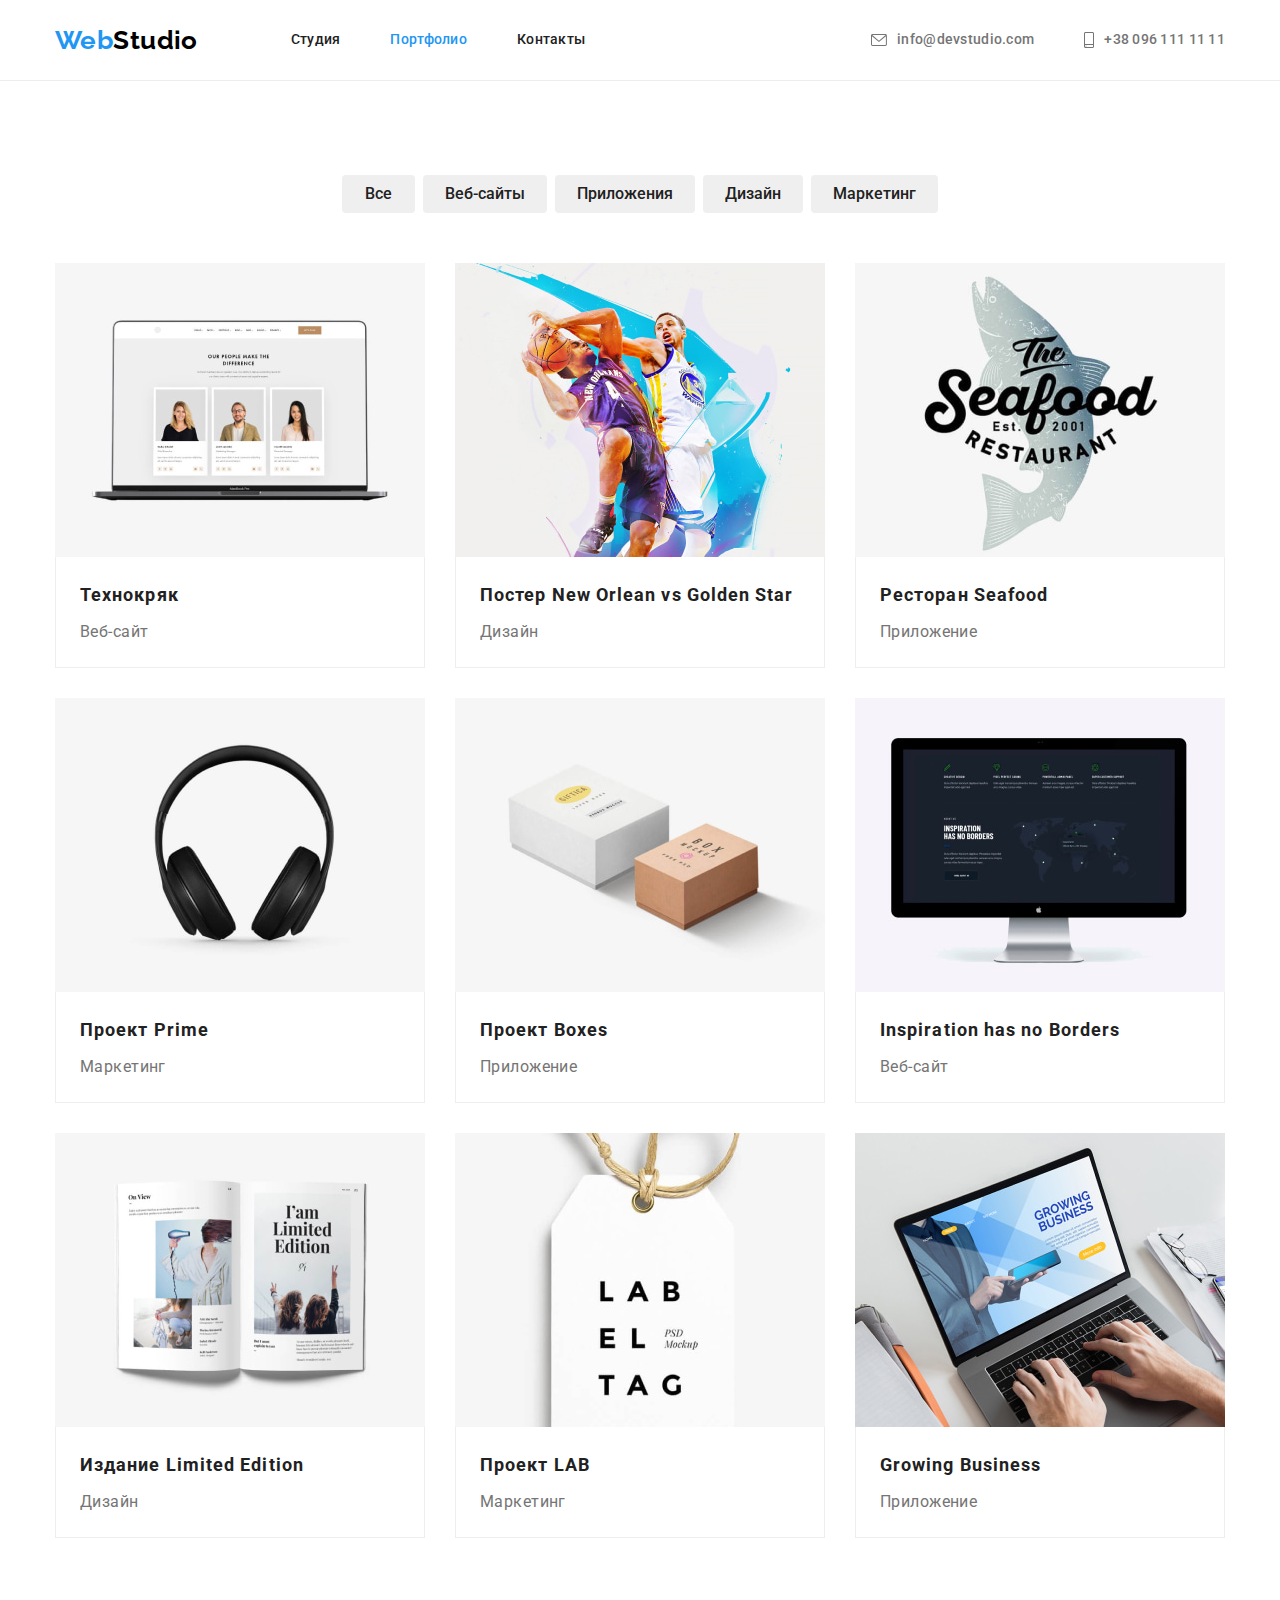
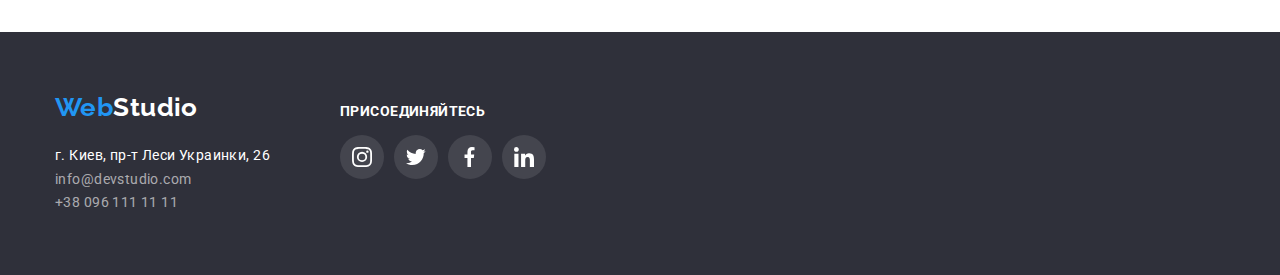
==== portfolio.html @ 9d1e3dab "Initial commit" ====
<!DOCTYPE html>
<html lang="en">
  <head>
    <meta charset="UTF-8" />
    <meta http-equiv="X-UA-Compatible" content="IE=edge" />
    <meta name="viewport" content="width=device-width, initial-scale=1.0" />

    <title>Web Studio</title>
    <!-- шрифт, нормализация, css -->
    <link
      href="https://fonts.googleapis.com/css2?family=Raleway:wght@700&family=Roboto:wght@400;500;700;900&display=swap"
      rel="stylesheet"
    />
    <link rel="preconnect" href="https://fonts.googleapis.com" />
    <link rel="preconnect" href="https://fonts.gstatic.com" crossorigin />
    <link
      rel="stylesheet"
      href="https://cdn.jsdelivr.net/npm/modern-normalize@1.1.0/modern-normalize.min.css"
    />
    <link rel="stylesheet" href="./css/styles.css" />
  </head>

  <body class="body">
    <header class="header">
      <div class="container main-nav">
        <nav class="nav main-nav">
          <a class="logo" href="index.html"
            ><span class="logo-primary">Web</span
            ><span class="logo-secondary">Studio</span></a
          >
          <ul class="site-nav list">
            <li class="item">
              <a class="nav-link" href="./index.html">Студия</a>
            </li>
            <li class="item">
              <a class="nav-link current" href="./portfolio.html">Портфолио</a>
            </li>
            <li class="item"><a class="nav-link" href="">Контакты</a></li>
          </ul>
        </nav>
        <ul class="nav-address list">
          <li class="item addres-item">
            <a
              class="nav-mail"
              href="mailto:info@devstudio.com"
              aria-label="mail"
            >
              <svg class="icon-mail" width="16px" height="12px">
                <use href="./images/icons.svg#mail"></use>
              </svg>
              info@devstudio.com</a
            >
          </li>
          <li class="item addres-item">
            <a class="nav-tel" href="tel:+380961111111" aria-label="smartphone">
              <svg class="icon-smartphone" width="10px" height="16px">
                <use href="./images/icons.svg#smartphone"></use>
              </svg>
              +38 096 111 11 11
            </a>
          </li>
        </ul>
      </div>
    </header>

    <main>
      <h1 class="visually-hidden">наши работы</h1>
      <section class="main-lists">
        <div class="container-filters">
          <h2 class="visually-hidden">фильтр</h2>
          <ul class="filters list">
            <li class="filter-item">
              <button class="filter-btn btn" type="button">Все</button>
            </li>
            <li class="filter-item">
              <button class="filter-btn btn" type="button">Веб-сайты</button>
            </li>
            <li class="filter-item">
              <button class="filter-btn btn" type="button">Приложения</button>
            </li>
            <li class="filter-item">
              <button class="filter-btn btn" type="button">Дизайн</button>
            </li>
            <li class="filter-item">
              <button class="filter-btn btn" type="button">Маркетинг</button>
            </li>
          </ul>

          <h2 class="visually-hidden">примеры работ</h2>
          <ul class="projects list">
            <li class="project-list">
              <a class="project-link" href="">
                <div class="project-wrap">
                  <img
                    class="portfolio-image"
                    src="./images/img-10.jpg"
                    alt="трое людей в ноутбуке"
                    width="370"
                    height="294"
                  />
                  <div class="product-action">
                    <p class="product-text">
                      Технокряк это современная площадка распространения
                      коронавируса. Компании используют эту платформу для
                      цифрового шпионажа и атак на защищённые сервера
                      конкурентов.
                    </p>
                  </div>
                </div>
                <div class="container-projects">
                  <h3 class="heading-title">Технокряк</h3>
                  <p class="portfolio-title">Веб-сайт</p>
                </div>
              </a>
            </li>

            <li class="project-list">
              <a class="project-link" href="">
                <div class="project-wrap">
                  <img
                    class="portfolio-image"
                    src="./images/img-2-2.jpg"
                    alt="постер с двумя баскетболистами"
                    width="370"
                    height="294"
                  />
                  <div class="product-action">
                    <p class="product-text">
                      Технокряк это современная площадка распространения
                      коронавируса. Компании используют эту платформу для
                      цифрового шпионажа и атак на защищённые сервера
                      конкурентов.
                    </p>
                  </div>
                </div>

                <div class="container-projects">
                  <h3 class="heading-title">
                    Постер New Orlean vs Golden Star
                  </h3>
                  <p class="portfolio-title">Дизайн</p>
                </div>
              </a>
            </li>
            <li class="project-list">
              <a class="project-link" href="">
                <div class="project-wrap">
                  <img
                    class="portfolio-image"
                    src="./images/img-3-3.jpg"
                    alt="лого ресторана морской еды"
                    width="370"
                    height="294"
                  />

                  <div class="product-action">
                    <p class="product-text">
                      Технокряк это современная площадка распространения
                      коронавируса. Компании используют эту платформу для
                      цифрового шпионажа и атак на защищённые сервера
                      конкурентов.
                    </p>
                  </div>
                </div>

                <div class="container-projects">
                  <h3 class="heading-title">Ресторан Seafood</h3>
                  <p class="portfolio-title">Приложение</p>
                </div>
              </a>
            </li>
            <li class="project-list">
              <a class="project-link" href=""
                ><img
                  class="portfolio-image"
                  src="./images/img-4-2.jpg"
                  alt="наушники"
                  width="370"
                  height="294"
                />
                <div class="container-projects">
                  <h3 class="heading-title">Проект Prime</h3>
                  <p class="portfolio-title">Маркетинг</p>
                </div>
              </a>
            </li>
            <li class="project-list">
              <a class="project-link" href=""
                ><img
                  class="portfolio-image"
                  src="./images/img-5-2.jpg"
                  alt="две маленькие коробки"
                  width="370"
                  height="294"
                />
                <div class="container-projects">
                  <h3 class="heading-title">Проект Boxes</h3>
                  <p class="portfolio-title">Приложение</p>
                </div>
              </a>
            </li>
            <li class="project-list">
              <a class="project-link" href=""
                ><img
                  class="portfolio-image"
                  src="./images/img-6-2.jpg"
                  alt="монитор компьютера"
                  width="370"
                  height="294"
                />
                <div class="container-projects">
                  <h3 class="heading-title" lang="en">
                    Inspiration has no Borders
                  </h3>
                  <p class="portfolio-title">Веб-сайт</p>
                </div>
              </a>
            </li>
            <li class="project-list">
              <a class="project-link" href=""
                ><img
                  class="portfolio-image"
                  src="./images/img-7-2.jpg"
                  alt="открытая книга"
                  width="370"
                  height="294"
                />
                <div class="container-projects">
                  <h3 class="heading-title">Издание Limited Edition</h3>
                  <p class="portfolio-title">Дизайн</p>
                </div>
              </a>
            </li>
            <li class="project-list">
              <a class="project-link" href=""
                ><img
                  class="portfolio-image"
                  src="./images/img-8-2.jpg"
                  alt="стикер"
                  width="370"
                  height="294"
                />
                <div class="container-projects">
                  <h3 class="heading-title">Проект LAB</h3>
                  <p class="portfolio-title">Маркетинг</p>
                </div>
              </a>
            </li>
            <li class="project-list">
              <a class="project-link" href=""
                ><img
                  class="portfolio-image"
                  src="./images/img-9-2.jpg"
                  alt="работа за ноутбуком"
                  width="370"
                  height="294"
                />
                <div class="container-projects">
                  <h3 class="heading-title" lang="en">Growing Business</h3>
                  <p class="portfolio-title">Приложение</p>
                </div>
              </a>
            </li>
          </ul>
        </div>
      </section>
    </main>

    <footer class="footer">
      <div class="container footer-container">
        <div class="addres">
          <a class="logo" href="index.html"
            ><span class="logo-primary">Web</span
            ><span class="logo-tertiary">Studio</span></a
          >
          <address class="footer-address">
            <ul class="footer-list">
              <li class="footer-item">
                <a
                  class="footer-maps"
                  href="https://www.google.com.ua/maps/place/бул.+Леси+Украинки,+26,+Киев,+02000/@50.4265807,30.5361971,17z/data=!3m1!4b1!4m5!3m4!1s0x40d4cf0e033ecbe9:0x57a4dffefec77da0!8m2!3d50.4265807!4d30.5383858?hl=ru"
                  target="_blank"
                  rel="noreferrer noopener"
                  >г. Киев, пр-т Леси Украинки, 26</a
                >
              </li>
              <li class="footer-item">
                <a class="footer-link" href="mailto:info@devstudio.com"
                  >info@devstudio.com</a
                >
              </li>
              <li class="footer-item">
                <a class="footer-link" href="tel:+380961111111"
                  >+38 096 111 11 11</a
                >
              </li>
            </ul>
          </address>
        </div>

        <div class="connection">
          <h2 class="social">ПРИСОЕДИНЯЙТЕСЬ</h2>
          <ul class="social-list">
            <li class="social-item">
              <a class="footer-link-icon" href="" aria-label="instagram">
                <svg class="footer-icon">
                  <use href="./images/icons.svg#instagram"></use>
                </svg>
              </a>
            </li>
            <li class="social-item">
              <a class="footer-link-icon" href="" aria-label="twitter">
                <svg class="footer-icon">
                  <use href="./images/icons.svg#twitter"></use>
                </svg>
              </a>
            </li>
            <li class="social-item">
              <a class="footer-link-icon" href="" aria-label="facebook">
                <svg class="footer-icon">
                  <use href="./images/icons.svg#facebook"></use>
                </svg>
              </a>
            </li>
            <li class="social-item">
              <a class="footer-link-icon" href="" aria-label="linkedin">
                <svg class="footer-icon">
                  <use href="./images/icons.svg#linkedin"></use>
                </svg>
              </a>
            </li>
          </ul>
        </div>
      </div>
    </footer>
  </body>
</html>
---- css/styles.css ----
/* #212121 заголовки
#757575 текст р
#2196F3 кнопка в герое ссылки ховер часть лого
#FFFFFF адрес в футере, н1 в герое, кнопки в ховере лого в футере
#000000 лого в навигации

E5E5E5  основной почти белый секция особенности и все портфолио
F5F4FA наша команда 
2F303A герой и футер 
FFFFFF навигация ;*/

:root {
  --primary-text-color: #757575;
  --titel-text-color: #212121;
  --accent-color: #2196f3;
  --primary-white-color: #ffffff;
}

/* body */
.body {
  /* убрать 8 px марджина авто от браузера
  margin: 0 не нужно потому что есть normolise css */
  font-family: "Roboto", sans-serif;
  font-style: normal;
  font-weight: 400;
  font-size: 14px;
  line-height: 1.71;
  letter-spacing: 0.03em;
  color: var(--primary-text-color);
}

/*  убрать точки у списков, сброс отступов */
.list {
  list-style-type: none;
  margin: 0;
  padding: 0;
}

/* скрыть заголовки */
.visually-hidden {
  position: absolute;
  width: 1px;
  height: 1px;
  margin: -1px;
  border: 0;
  padding: 0;

  white-space: nowrap;
  clip-path: inset(100%);
  clip: rect(0 0 0 0);
  overflow: hidden;
}

.header {
  /* position: fixed;
  width: 100%;
  min-height: 80px;
  top: 0;
  left: 0; */

  background-color: var(--primary-white-color);
  border-bottom: 1px solid #ececec;
}

.main-nav {
  display: flex;
  align-items: center;
}

/* logo */
.logo {
  font-family: "Raleway";
  font-weight: 700;
  font-size: 26px;
  line-height: 1.19;
}
.logo-primary {
  color: var(--accent-color);
}
.logo-secondary {
  color: #000000;
}
.logo-tertiary {
  color: var(--primary-white-color);
}

/* подсветка активной страницы ??? */
.nav-link.current {
  color: var(--accent-color);
}

/* навигация */

.site-nav {
  display: flex;
  margin-left: 93px;

  font-weight: 500;
  font-size: 14px;
  line-height: 1.14;
  letter-spacing: 0.02em;
  list-style: none;
}

.site-nav .item {
  margin-right: 50px;
}

.site-nav .item:last-child {
  margin-right: 0;
}

.nav-address {
  display: flex;
  margin-left: auto;

  font-weight: 500;
  line-height: 1.14;
  letter-spacing: 0.02em;
  list-style: none;
}

/* дай отступ соседу. при добавлении кнопок не нужно будет редактировать что-то типа last child */
.nav-address .item + .item {
  margin-left: 50px;
}

.nav-mail,
.nav-tel {
  display: flex;
  align-items: center;
  justify-content: center;
}

.icon-mail,
.icon-smartphone {
  fill: #757575;
  margin-right: 10px;
}

.nav-mail {
  fill: #757575;
}

.nav-link {
  display: block;
  padding-top: 32px;
  padding-bottom: 32px;
}

.nav-link,
.logo {
  color: var(--titel-text-color);
  text-decoration: none;
}

.nav-link:hover,
.nav-link:focus {
  color: var(--accent-color);
  fill: var(--accent-color);
}

.nav-mail,
.nav-tel {
  padding-top: 32px;
  padding-bottom: 32px;
  color: inherit;
  text-decoration: none;
}

.nav-mail:hover,
.nav-mail:focus,
.nav-tel:hover,
.nav-tel:focus {
  color: #2196f3;
  fill: var(--accent-color);
}

/* секция герой */

.hero {
  max-width: 1600px;
  text-align: center;
  margin-left: auto;
  margin-right: auto;
  padding-top: 200px;
  padding-bottom: 200px;

  background-image: linear-gradient(
      to right,
      rgba(0, 0, 0, 0.4),
      rgba(0, 0, 0, 0.4)
    ),
    url(../images/hero_bg.jpg);
  background-repeat: no-repeat;
}

.hero-titel {
  margin-top: 0;
  margin-left: auto;
  margin-right: auto;
  margin-bottom: 30px;
  /* padding-bottom: 30px; */
  width: 696px;

  font-weight: 900;
  font-size: 44px;
  line-height: 1.36;
  letter-spacing: 0.06em;
  text-transform: uppercase;
  color: var(--primary-white-color);
}

.hero,
.footer {
  background-color: #2f303a;
}

.hero-btn {
  padding: 10px 32px;

  /* font-family: inherit что бы кнопка наследовало */
  font-weight: 700;
  font-size: 16px;
  line-height: 1.85;
  letter-spacing: 0.06em;
  color: var(--primary-white-color);
  background-color: var(--accent-color);
  cursor: pointer;
  border-radius: 4px;
  border: none;
  min-width: 200px;
  text-align: center;
}
.hero-btn:hover,
.hero-btn:focus {
  background-color: #188ce8;
}

.backdrobe {
  position: fixed;
  top: 0;
  left: 0;

  width: 100%;
  height: 100%;

  background-color: rgba(0, 0, 0, 20%);
}

.backdrobe.is-hidden {
  opacity: 0;
  pointer-events: none;
}

.modal {
  position: absolute;
  top: 20%;
  left: 50%;
  transform: translate(-50%, -50%);

  width: 528px;
  height: 581px;

  box-shadow: 0px 1px 3px rgba(0, 0, 0, 0.12), 0px 1px 1px rgba(0, 0, 0, 0.14),
    0px 2px 1px rgba(0, 0, 0, 0.2);
  border-radius: 4px;
  background-color: var(--primary-white-color);
}

.close {
  width: 30px;
  height: 30px;

  background: #ffffff;

  border-radius: 50%;
  border: 1px solid rgba(0, 0, 0, 0.1);
  box-sizing: border-box;
}

/* секция особенности */
.peculiarities {
  padding-top: 94px;
  padding-bottom: 94px;
}

.peculiarities-titel {
  margin-top: 0;
  margin-bottom: 10px;
  font-weight: 700;
  line-height: 1.14;
  text-transform: uppercase;
  color: var(--titel-text-color);
}

.peculiarities-list {
  display: flex;
}

.peculiarities-item {
  width: 270px;
  margin-right: 30px;
}

.pecu-icon {
  width: 270px;
  height: 120px;
  background-color: #f5f4fa;
  border-radius: 4px;

  margin-bottom: 30px;

  display: flex;
  justify-content: center;
  align-items: center;
}

.peculiarities-item:last-child {
  margin-right: 0px;
}

/* .peculiarities-item. .items + .items {
  margin-right: 0px;
} */

.peculiarities-disc {
  margin: 0;
  padding: 0;
  width: 270;
  line-height: 1.7;
}

.container-peculiariries {
  width: 1200px;
  margin-left: auto;
  margin-right: auto;
}

/* секция чем мы занимаемся */

.discription {
  padding-bottom: 94px;
}

.container-discription {
  width: 1200px;
  margin-left: auto;
  margin-right: auto;
}

.disc-titel {
  margin: 0;
  margin-bottom: 50px;
  padding: 0;
  text-align: center;
}

.disc-list {
  display: flex;
}

.disc-item {
  margin-right: 30px;
}

.disc-item:last-child {
  margin-right: 0;
}

.disc-picture {
  display: inline-block;
}

img {
  display: block;
}

/* секция наша команда */
.team {
  padding-top: 94px;
  padding-bottom: 94px;

  background-color: #f5f4fa;
}
.container-team {
  width: 1200px;
  margin-left: auto;
  margin-right: auto;
}

.team-list {
  padding-left: 0;
  margin-top: 0;
  margin-bottom: 0;
  display: flex;
}

.team-item {
  margin-right: 30px;
  background-color: var(--primary-white-color);
  box-shadow: 0px 1px 3px rgba(0, 0, 0, 0.12), 0px 1px 1px rgba(0, 0, 0, 0.14),
    0px 2px 1px rgba(0, 0, 0, 0.2);
  border-radius: 0px 0px 4px 4px;
}

.team-item:nth-child(4n) {
  margin-right: 0px;
}

.team-titel {
  margin: 0;
  padding: 0;

  margin-bottom: 50px;
  text-align: center;
}

.team-name {
  margin: 0;
  margin-bottom: 10px;

  font-weight: 500;
  font-size: 16px;
  line-height: 1.18;
}
.team-position {
  font-size: 16px;
  line-height: 1.18;
  margin: 0;
  margin-bottom: 16px;
}

.team-card {
  padding-top: 30px;
  padding-bottom: 30px;
  text-align: center;
}

.team-photo {
  display: block;
}

.team-icons {
  list-style-type: none;
  display: flex;
  padding-left: 0;
  justify-content: center;
}

.team-icon:not(:last-child) {
  margin-right: 10px;
}

.team-link-icon {
  display: flex;
  justify-content: center;
  align-items: center;
  width: 44px;
  height: 44px;

  background-color: var(--primary-white-color);
  border-radius: 50%;
}

.team-link-icon:hover,
.team-link-icon:focus {
  background-color: var(--accent-color);
}

.team-link-icon:hover .svg-icon,
.team-link-icon:focus .svg-icon {
  fill: var(--primary-white-color);
}

.team-link-icon {
  fill: #afb1b8;
}

/* постоянные клиенты */
.clients {
  padding-top: 94px;
  padding-bottom: 94px;
}

.clients-titel {
  margin: 0;
  margin-bottom: 50px;
  text-align: center;
}

.clients-list {
  display: flex;
  list-style-type: none;
  padding: 0;
  margin: 0;
}

.clients-item {
  display: flex;
  justify-content: center;
  align-items: center;

  width: 170px;
  height: 92px;
  margin-right: 30px;

  border: 1px solid #afb1b8;
  box-sizing: border-box;
  border-radius: 4px;

  cursor: pointer;
}
.clients-item:last-child {
  margin-right: 0;
}

.clients-link {
  display: flex;
  justify-content: center;
  align-items: center;
  box-sizing: border-box;

  width: 100%;
  height: 100%;

  color: currentColor;
  cursor: pointer;
}

.clients-item:hover,
.clients-item:focus {
  border-color: var(--accent-color);
}

.clients-link:hover .clients-icon,
.clients-link:focus .clients-icon {
  fill: var(--accent-color);
}

.clients-icon {
  width: 106px;
  height: 60px;
  fill: #afb1b8;
}

/* заголовки h2 */
.disc-titel,
.team-titel,
.clients-titel {
  font-weight: 700;
  font-size: 36px;
  line-height: 1.16;
}

.team-titel,
.team-name,
.heading-title,
.disc-titel,
.clients-titel {
  color: var(--titel-text-color);
}

/* страница портфолио */
/* портфолио фильтр кнопки */

.container-filters {
  width: 1200px;
  margin-left: auto;
  margin-right: auto;
  padding-left: 15px;
  padding-right: 15px;
}

.filters {
  margin-bottom: 50px;
  display: flex;
  justify-content: center;
}

.filter-btn {
  padding: 6px 22px;
  border: none;
  min-width: 73px;
  max-width: 145px;
  text-align: center;

  font-family: Roboto;
  font-weight: 500;
  font-size: 16px;
  line-height: 1.62;
  text-align: center;
  color: var(--titel-text-color);
  background-color: F5F4FA;
  cursor: pointer;
  border-radius: 4px;
}

.filter-btn:hover,
.filter-btn:focus {
  color: var(--primary-white-color);
  background-color: var(--accent-color);
  cursor: pointer;
  filter: drop-shadow(0px 4px 4px rgba(0, 0, 0, 0.25));
}

.filter-item {
  margin-right: 8px;
}

.filter-item:nth-child(5n) {
  margin-right: 0px;
}

/* портфолио список  */

.main-lists {
  margin-top: 94px;
  margin-bottom: 94px;
}

/* убрать подчеркивание */
.project-link,
.footer-maps {
  text-decoration: none;
}

/* портфолио картинки */

.projects {
  display: flex;
  flex-wrap: wrap;
  margin-left: -30px;
  margin-bottom: -30px;
  border: #000000;
}

.project-list {
  flex-basis: calc(100% / 3 - 30px);
  margin-left: 30px;
  margin-bottom: 30px;
}

.project-list:hover,
.project-list:focus {
  box-shadow: 0px 1px 1px rgba(0, 0, 0, 0.12), 0px 4px 4px rgba(0, 0, 0, 0.06),
    1px 4px 6px rgba(0, 0, 0, 0.16);
}

.portfolio-image {
  margin: 0px;
}

/* .project-wrap {
  position: relative;
}

.project-wrap::before {
  content: "";
  position: absolute;
  display: block;

  width: 100%;
  height: 100%;

  background-color: var(--accent-color);

  opacity: 0;
}

.product-action {
  display: flex;
  position: absolute;

  width: 322px;
  height: 168px;

  left: 50%;
  top: 50%;
  transform: translate(-50%, -50%);

  color: var(--primary-white-color);

  opacity: 0;
}

.project-link:hover .project-wrap::before {
  opacity: 1;
}
.project-link:focus .project-wrap::before {
  opacity: 1;
}

.project-link:hover .product-action {
  opacity: 1;
}
.project-link:focus .product-action {
  opacity: 1;
} */

.project-wrap {
  position: relative;
}

.project-wrap::before {
  content: "";
  position: absolute;
  display: inline-block;

  width: 100%;
  height: 100%;

  background-color: rgb(23, 138, 232, 90%);

  opacity: 0;
}

.product-text {
  display: flex;
  align-items: center;
  justify-content: center;
  color: var(--primary-white-color);
}

.product-action {
  position: absolute;

  width: 100%;
  height: 100%;

  top: 50%;
  left: 50%;
  transform: translate(-50%, -50%);

  opacity: 0;
}

.project-link:hover .project-wrap::before,
.project-link:focus .project-wrap::before {
  opacity: 1;
}

.project-link:hover .product-action,
.project-link:focus .product-action {
  opacity: 1;
}

.container-projects {
  font-weight: 370px;
  padding-top: 20px;
  padding-left: 24px;
  padding-bottom: 20px;
  padding-right: 24px;
  border-left: 1px solid #eeeeee;
  border-bottom: 1px solid #eeeeee;
  border-right: 1px solid #eeeeee;
}

.portfolio-title {
  margin: 0;
  color: var(--primary-text-color);
  font-family: Roboto;
  font-size: 16px;
  line-height: 1.87;
}

.heading-title {
  margin: 0;
  margin-bottom: 4px;
  font-weight: 700;
  font-size: 18px;
  line-height: 2;
  letter-spacing: 0.06em;
}

/* футер для двух страниц */
.footer-container {
  display: flex;
  align-items: baseline;
}

footer {
  padding-top: 60px;
  padding-bottom: 60px;
}

.addres {
  margin-right: 70px;
}

.footer-address {
  margin-top: 20px;
  font-style: normal;
}

.footer-list {
  list-style: none;
  padding: 0;
  margin-top: 0px;
  margin-bottom: 0px;
}
.footer-link {
  display: block;
  text-decoration: none;
  color: rgba(255, 255, 255, 0.6);
}

.footer-maps {
  display: block;
  color: var(--primary-white-color);
}
.footer-maps:hover,
.footer-maps:focus {
  color: var(--accent-color);
}

.footer-link:hover,
.footer-link:focus {
  color: var(--accent-color);
}

.footer-block {
  display: flex;
  align-items: center;
  justify-content: center;
}

.social {
  font-weight: 700;
  font-size: 14px;
  line-height: 1, 14;
  letter-spacing: 0.03em;
  color: #ffffff;
  margin-top: 0;
}

.social-list {
  display: flex;
  justify-content: center;
  align-items: center;

  margin: 0;
  padding: 0;

  list-style-type: none;
}

.social-item {
  margin-right: 10px;
}

.social-item:last-child {
  margin-right: 0;
}

.footer-link-icon {
  display: flex;
  justify-content: center;
  align-items: center;

  height: 44px;
  width: 44px;
  border-radius: 50%;

  background-color: rgb(255, 255, 255, 10%);
  background-repeat: no-repeat;
  background-position: center;
}

.footer-link-icon:hover,
.footer-link-icon:focus {
  background-color: var(--accent-color);
}

.footer-icon {
  fill: var(--primary-white-color);
  width: 20px;
  height: 20px;
}

.container {
  width: 1200px;
  margin-left: auto;
  margin-right: auto;
  padding-left: 15px;
  padding-right: 15px;
}
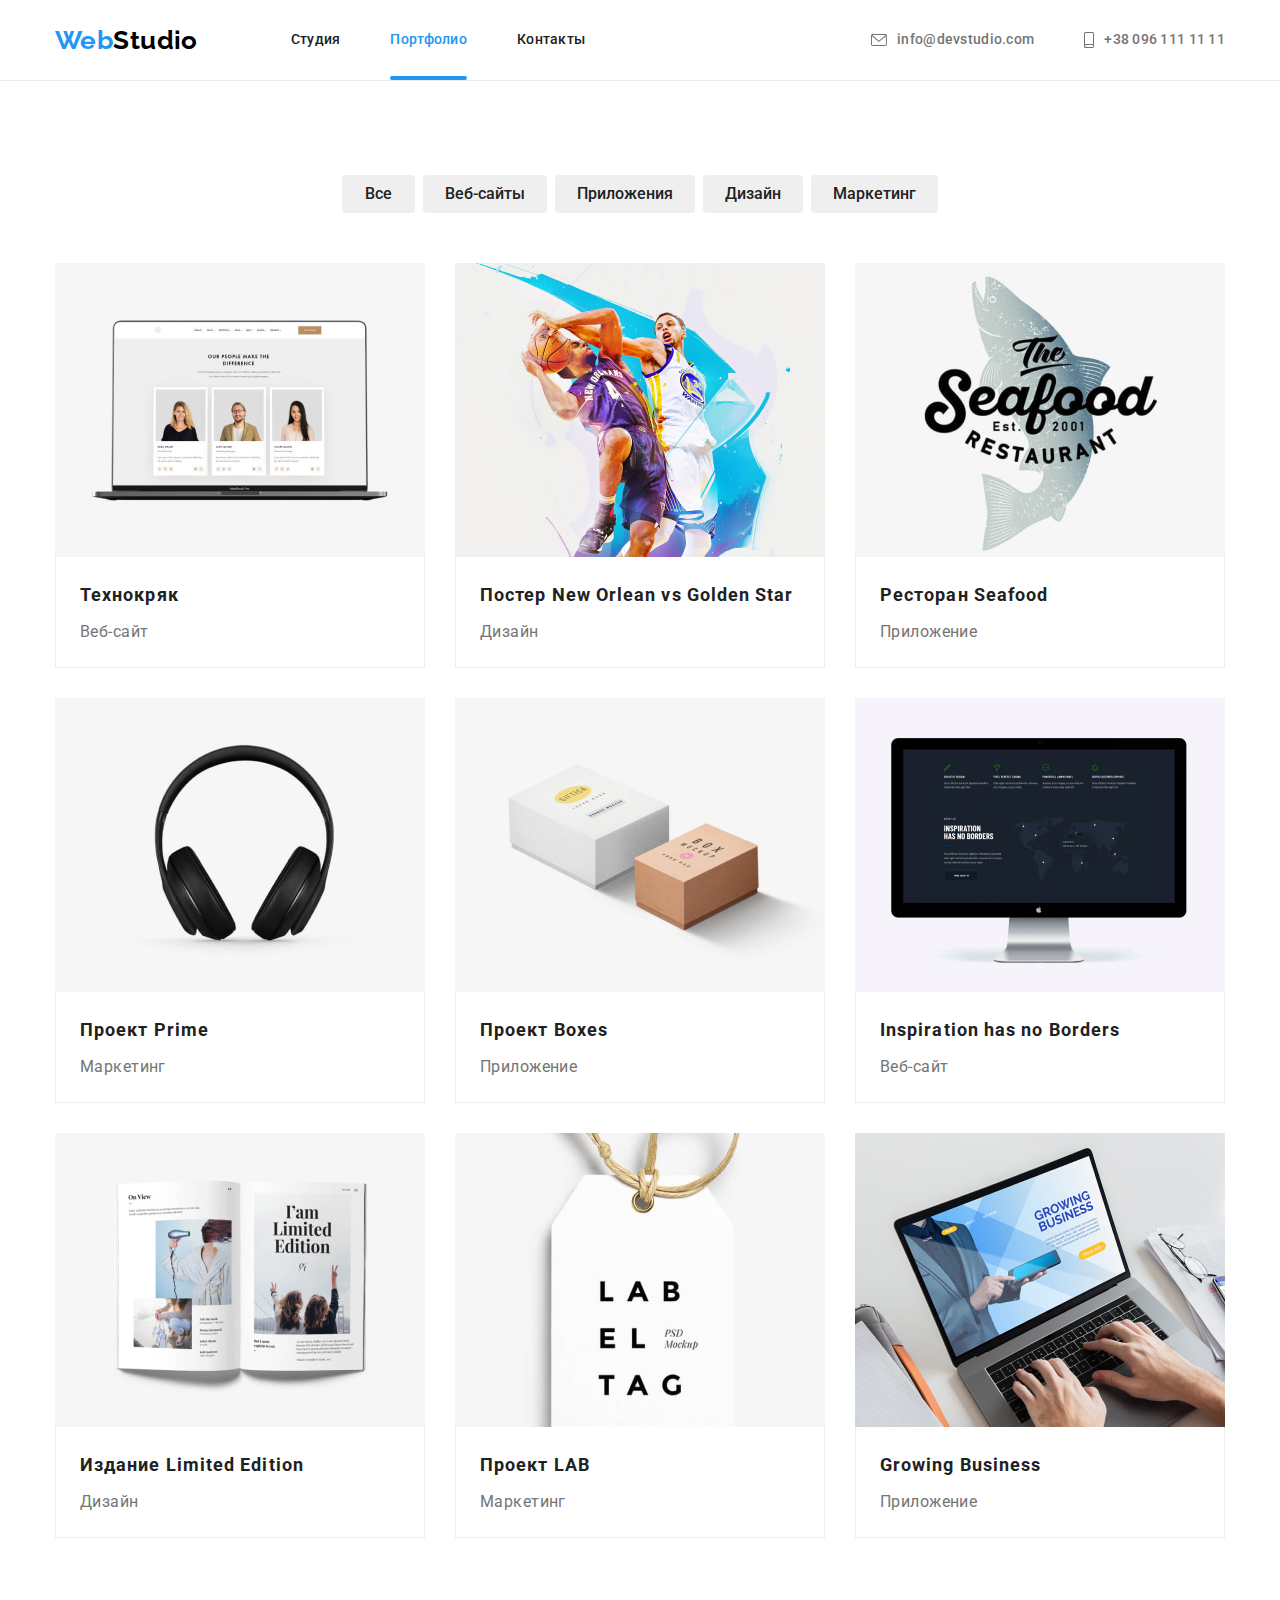
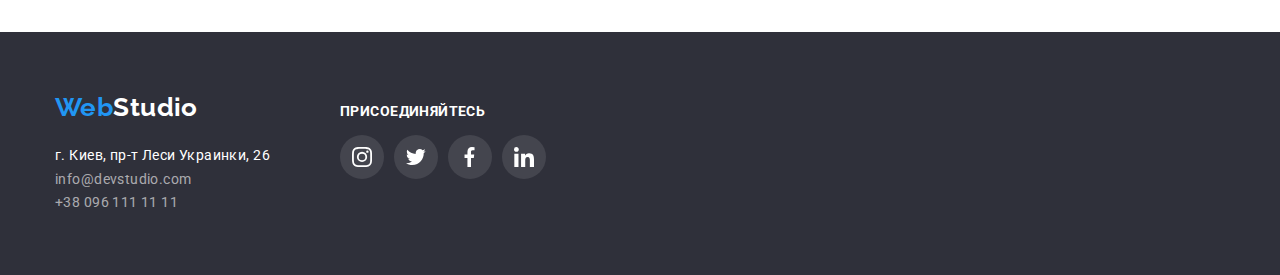
==== commit e3ce9fb5: "попытка 2" ====
--- a/portfolio.html
+++ b/portfolio.html
@@ -100,10 +100,10 @@
                   />
                   <div class="product-action">
                     <p class="product-text">
-                      Технокряк это современная площадка распространения
-                      коронавируса. Компании используют эту платформу для
-                      цифрового шпионажа и атак на защищённые сервера
-                      конкурентов.
+                      Ресурс предлагает комплексные предложения с разным уровнем
+                      функционала и сервисов. Все это позволит посетителю
+                      получить исчерпывающие сведения о компании или частном
+                      лице.
                     </p>
                   </div>
                 </div>
@@ -126,10 +126,10 @@
                   />
                   <div class="product-action">
                     <p class="product-text">
-                      Технокряк это современная площадка распространения
-                      коронавируса. Компании используют эту платформу для
-                      цифрового шпионажа и атак на защищённые сервера
-                      конкурентов.
+                      Ресурс предлагает комплексные предложения с разным уровнем
+                      функционала и сервисов. Все это позволит посетителю
+                      получить исчерпывающие сведения о компании или частном
+                      лице.
                     </p>
                   </div>
                 </div>
@@ -155,10 +155,10 @@
 
                   <div class="product-action">
                     <p class="product-text">
-                      Технокряк это современная площадка распространения
-                      коронавируса. Компании используют эту платформу для
-                      цифрового шпионажа и атак на защищённые сервера
-                      конкурентов.
+                      Ресурс предлагает комплексные предложения с разным уровнем
+                      функционала и сервисов. Все это позволит посетителю
+                      получить исчерпывающие сведения о компании или частном
+                      лице.
                     </p>
                   </div>
                 </div>
@@ -170,14 +170,25 @@
               </a>
             </li>
             <li class="project-list">
-              <a class="project-link" href=""
-                ><img
-                  class="portfolio-image"
-                  src="./images/img-4-2.jpg"
-                  alt="наушники"
-                  width="370"
-                  height="294"
-                />
+              <a class="project-link" href="">
+                <div class="project-wrap">
+                  <img
+                    class="portfolio-image"
+                    src="./images/img-4-2.jpg"
+                    alt="наушники"
+                    width="370"
+                    height="294"
+                  />
+
+                  <div class="product-action">
+                    <p class="product-text">
+                      Ресурс предлагает комплексные предложения с разным уровнем
+                      функционала и сервисов. Все это позволит посетителю
+                      получить исчерпывающие сведения о компании или частном
+                      лице.
+                    </p>
+                  </div>
+                </div>
                 <div class="container-projects">
                   <h3 class="heading-title">Проект Prime</h3>
                   <p class="portfolio-title">Маркетинг</p>
@@ -185,14 +196,25 @@
               </a>
             </li>
             <li class="project-list">
-              <a class="project-link" href=""
-                ><img
-                  class="portfolio-image"
-                  src="./images/img-5-2.jpg"
-                  alt="две маленькие коробки"
-                  width="370"
-                  height="294"
-                />
+              <a class="project-link" href="">
+                <div class="project-wrap">
+                  <img
+                    class="portfolio-image"
+                    src="./images/img-5-2.jpg"
+                    alt="две маленькие коробки"
+                    width="370"
+                    height="294"
+                  />
+                  <div class="product-action">
+                    <p class="product-text">
+                      Ресурс предлагает комплексные предложения с разным уровнем
+                      функционала и сервисов. Все это позволит посетителю
+                      получить исчерпывающие сведения о компании или частном
+                      лице.
+                    </p>
+                  </div>
+                </div>
+
                 <div class="container-projects">
                   <h3 class="heading-title">Проект Boxes</h3>
                   <p class="portfolio-title">Приложение</p>
@@ -200,14 +222,25 @@
               </a>
             </li>
             <li class="project-list">
-              <a class="project-link" href=""
-                ><img
-                  class="portfolio-image"
-                  src="./images/img-6-2.jpg"
-                  alt="монитор компьютера"
-                  width="370"
-                  height="294"
-                />
+              <a class="project-link" href="">
+                <div class="project-wrap">
+                  <img
+                    class="portfolio-image"
+                    src="./images/img-6-2.jpg"
+                    alt="монитор компьютера"
+                    width="370"
+                    height="294"
+                  />
+                  <div class="product-action">
+                    <p class="product-text">
+                      Ресурс предлагает комплексные предложения с разным уровнем
+                      функционала и сервисов. Все это позволит посетителю
+                      получить исчерпывающие сведения о компании или частном
+                      лице.
+                    </p>
+                  </div>
+                </div>
+
                 <div class="container-projects">
                   <h3 class="heading-title" lang="en">
                     Inspiration has no Borders
@@ -217,14 +250,25 @@
               </a>
             </li>
             <li class="project-list">
-              <a class="project-link" href=""
-                ><img
-                  class="portfolio-image"
-                  src="./images/img-7-2.jpg"
-                  alt="открытая книга"
-                  width="370"
-                  height="294"
-                />
+              <a class="project-link" href="">
+                <div class="project-wrap">
+                  <img
+                    class="portfolio-image"
+                    src="./images/img-7-2.jpg"
+                    alt="открытая книга"
+                    width="370"
+                    height="294"
+                  />
+                  <div class="product-action">
+                    <p class="product-text">
+                      Ресурс предлагает комплексные предложения с разным уровнем
+                      функционала и сервисов. Все это позволит посетителю
+                      получить исчерпывающие сведения о компании или частном
+                      лице.
+                    </p>
+                  </div>
+                </div>
+
                 <div class="container-projects">
                   <h3 class="heading-title">Издание Limited Edition</h3>
                   <p class="portfolio-title">Дизайн</p>
@@ -232,14 +276,25 @@
               </a>
             </li>
             <li class="project-list">
-              <a class="project-link" href=""
-                ><img
-                  class="portfolio-image"
-                  src="./images/img-8-2.jpg"
-                  alt="стикер"
-                  width="370"
-                  height="294"
-                />
+              <a class="project-link" href="">
+                <div class="project-wrap">
+                  <img
+                    class="portfolio-image"
+                    src="./images/img-8-2.jpg"
+                    alt="стикер"
+                    width="370"
+                    height="294"
+                  />
+                  <div class="product-action">
+                    <p class="product-text">
+                      Ресурс предлагает комплексные предложения с разным уровнем
+                      функционала и сервисов. Все это позволит посетителю
+                      получить исчерпывающие сведения о компании или частном
+                      лице.
+                    </p>
+                  </div>
+                </div>
+
                 <div class="container-projects">
                   <h3 class="heading-title">Проект LAB</h3>
                   <p class="portfolio-title">Маркетинг</p>
@@ -247,14 +302,25 @@
               </a>
             </li>
             <li class="project-list">
-              <a class="project-link" href=""
-                ><img
-                  class="portfolio-image"
-                  src="./images/img-9-2.jpg"
-                  alt="работа за ноутбуком"
-                  width="370"
-                  height="294"
-                />
+              <a class="project-link" href="">
+                <div class="project-wrap">
+                  <img
+                    class="portfolio-image"
+                    src="./images/img-9-2.jpg"
+                    alt="работа за ноутбуком"
+                    width="370"
+                    height="294"
+                  />
+                  <div class="product-action">
+                    <p class="product-text">
+                      Ресурс предлагает комплексные предложения с разным уровнем
+                      функционала и сервисов. Все это позволит посетителю
+                      получить исчерпывающие сведения о компании или частном
+                      лице.
+                    </p>
+                  </div>
+                </div>
+
                 <div class="container-projects">
                   <h3 class="heading-title" lang="en">Growing Business</h3>
                   <p class="portfolio-title">Приложение</p>
--- a/css/styles.css
+++ b/css/styles.css
@@ -87,6 +87,21 @@
 /* подсветка активной страницы ??? */
 .nav-link.current {
   color: var(--accent-color);
+  position: relative;
+}
+
+.nav-link.current::after {
+  content: "";
+  position: absolute;
+  bottom: 0;
+  left: 0;
+
+  width: 100%;
+  height: 4px;
+
+  border-radius: 2px;
+
+  background-color: var(--accent-color);
 }
 
 /* навигация */
@@ -376,6 +391,41 @@
   display: block;
 }
 
+.disc-wrap {
+  position: relative;
+}
+
+.disc-wrap::before {
+  content: "";
+  position: absolute;
+  display: inline-block;
+
+  left: 0%;
+  bottom: 0;
+
+  width: 100%;
+  height: 70px;
+
+  background-color: rgba(47, 48, 58, 0.8);
+}
+
+.disc-text {
+  position: absolute;
+  top: 90%;
+  left: 20%;
+  transform: translate(-5%, -60%);
+
+  font-style: normal;
+  font-weight: 700;
+  font-size: 14px;
+  line-height: 1.14;
+  text-align: center;
+  letter-spacing: 0.03em;
+  text-transform: uppercase;
+
+  color: var(--primary-white-color);
+}
+
 /* секция наша команда */
 .team {
   padding-top: 94px;
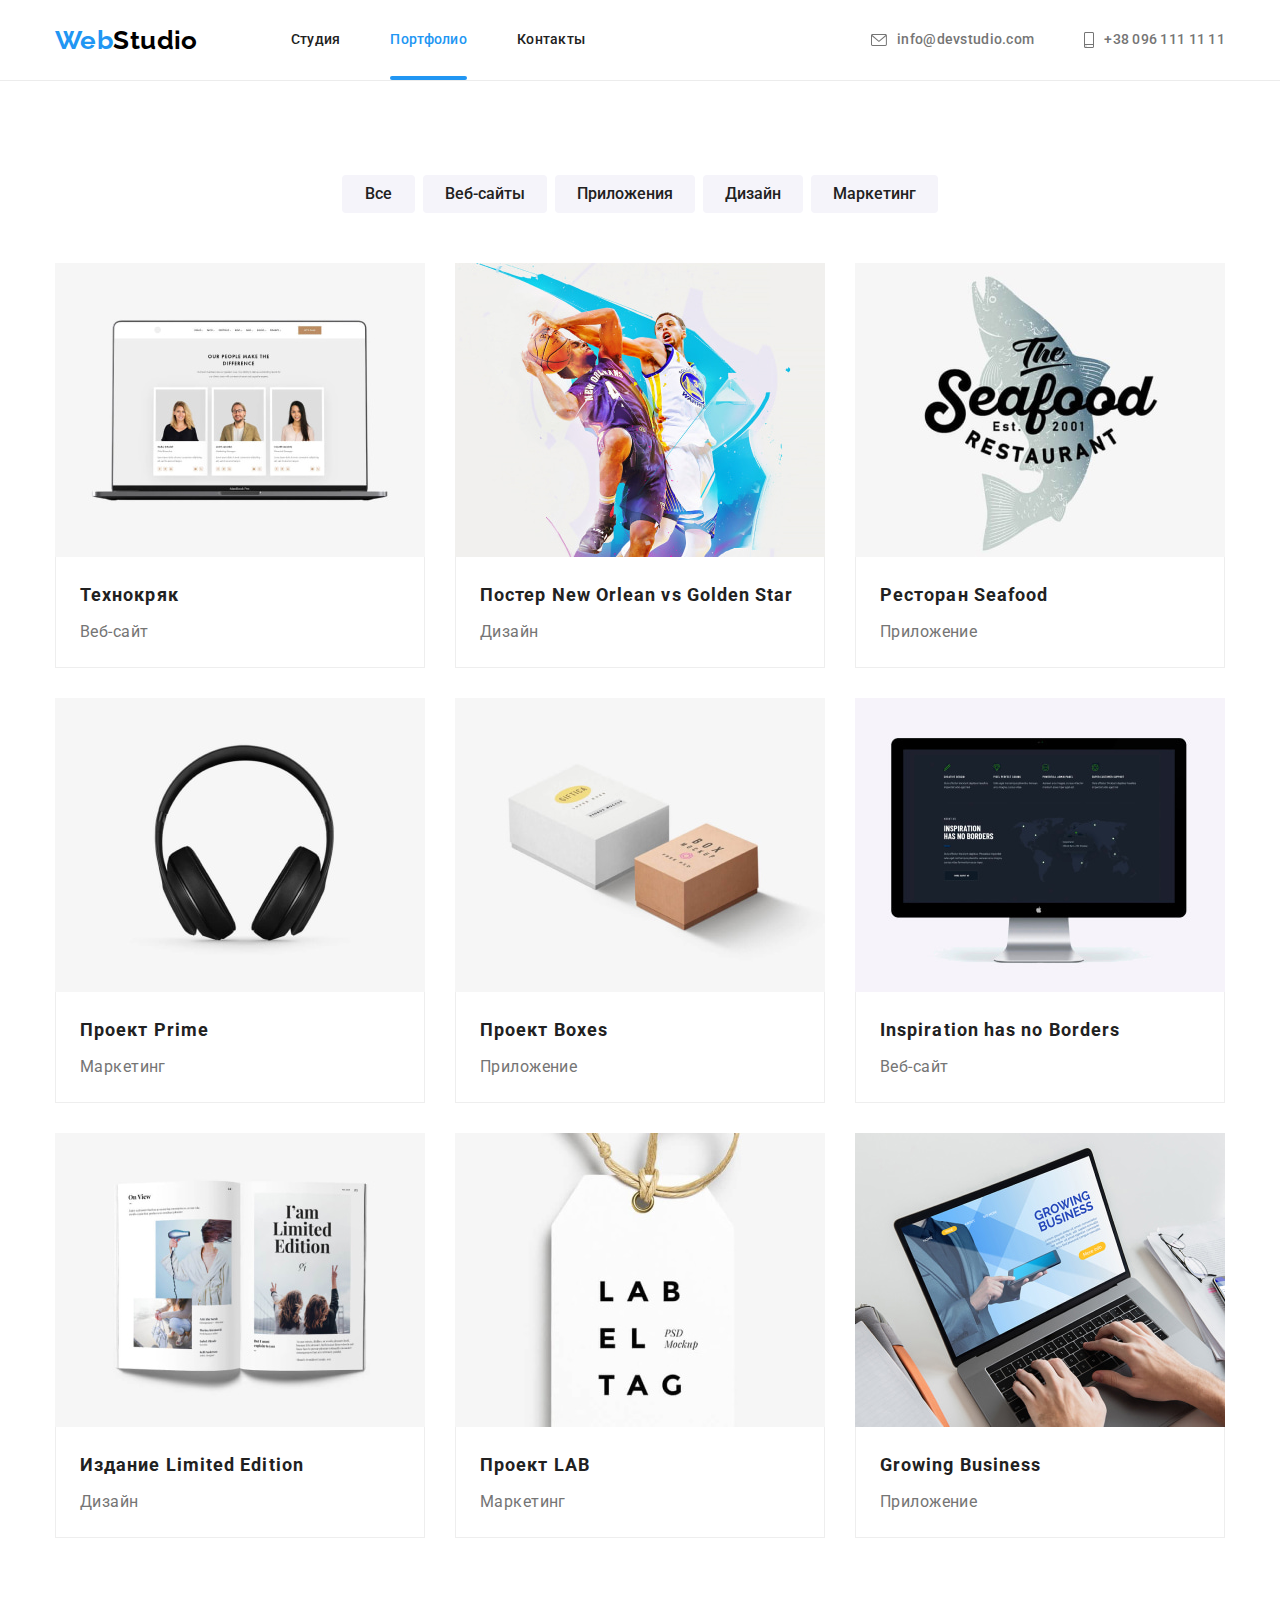
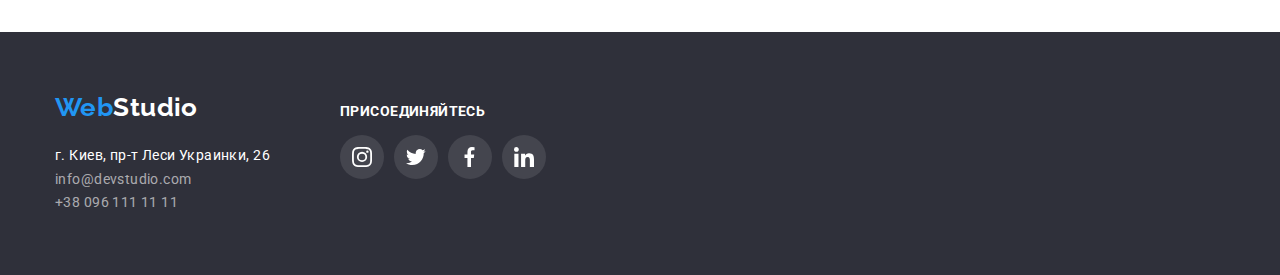
==== commit fd3b54f8: "0018" ====
--- a/portfolio.html
+++ b/portfolio.html
@@ -45,7 +45,7 @@
               href="mailto:info@devstudio.com"
               aria-label="mail"
             >
-              <svg class="icon-mail" width="16px" height="12px">
+              <svg class="nav-icon" width="16px" height="12px">
                 <use href="./images/icons.svg#mail"></use>
               </svg>
               info@devstudio.com</a
@@ -53,7 +53,7 @@
           </li>
           <li class="item addres-item">
             <a class="nav-tel" href="tel:+380961111111" aria-label="smartphone">
-              <svg class="icon-smartphone" width="10px" height="16px">
+              <svg class="nav-icon" width="10px" height="16px">
                 <use href="./images/icons.svg#smartphone"></use>
               </svg>
               +38 096 111 11 11
--- a/css/styles.css
+++ b/css/styles.css
@@ -147,8 +147,7 @@
   justify-content: center;
 }
 
-.icon-mail,
-.icon-smartphone {
+.nav-icon {
   fill: #757575;
   margin-right: 10px;
 }
@@ -186,8 +185,15 @@
 .nav-mail:hover,
 .nav-mail:focus,
 .nav-tel:hover,
-.nav-tel:focus {
+.nav-tel:focus 
+{
   color: #2196f3;
+}
+
+.nav-mail:hover .nav-icon,
+.nav-mail:focus .nav-icon,
+.nav-tel:hover .nav-icon,
+.nav-tel:focus .nav-icon {
   fill: var(--accent-color);
 }
 
@@ -641,7 +647,7 @@
   line-height: 1.62;
   text-align: center;
   color: var(--titel-text-color);
-  background-color: F5F4FA;
+  background-color: #F5F4FA;
   cursor: pointer;
   border-radius: 4px;
 }
@@ -651,8 +657,8 @@
   color: var(--primary-white-color);
   background-color: var(--accent-color);
   cursor: pointer;
-  filter: drop-shadow(0px 4px 4px rgba(0, 0, 0, 0.25));
-}
+  box-shadow: 0px 4px 4px rgba(0, 0, 0, 0.25);
+  }
 
 .filter-item {
   margin-right: 8px;
@@ -787,6 +793,7 @@
 
 .project-link:hover .project-wrap::before,
 .project-link:focus .project-wrap::before {
+  transform: translateY(100%);
   opacity: 1;
 }
 
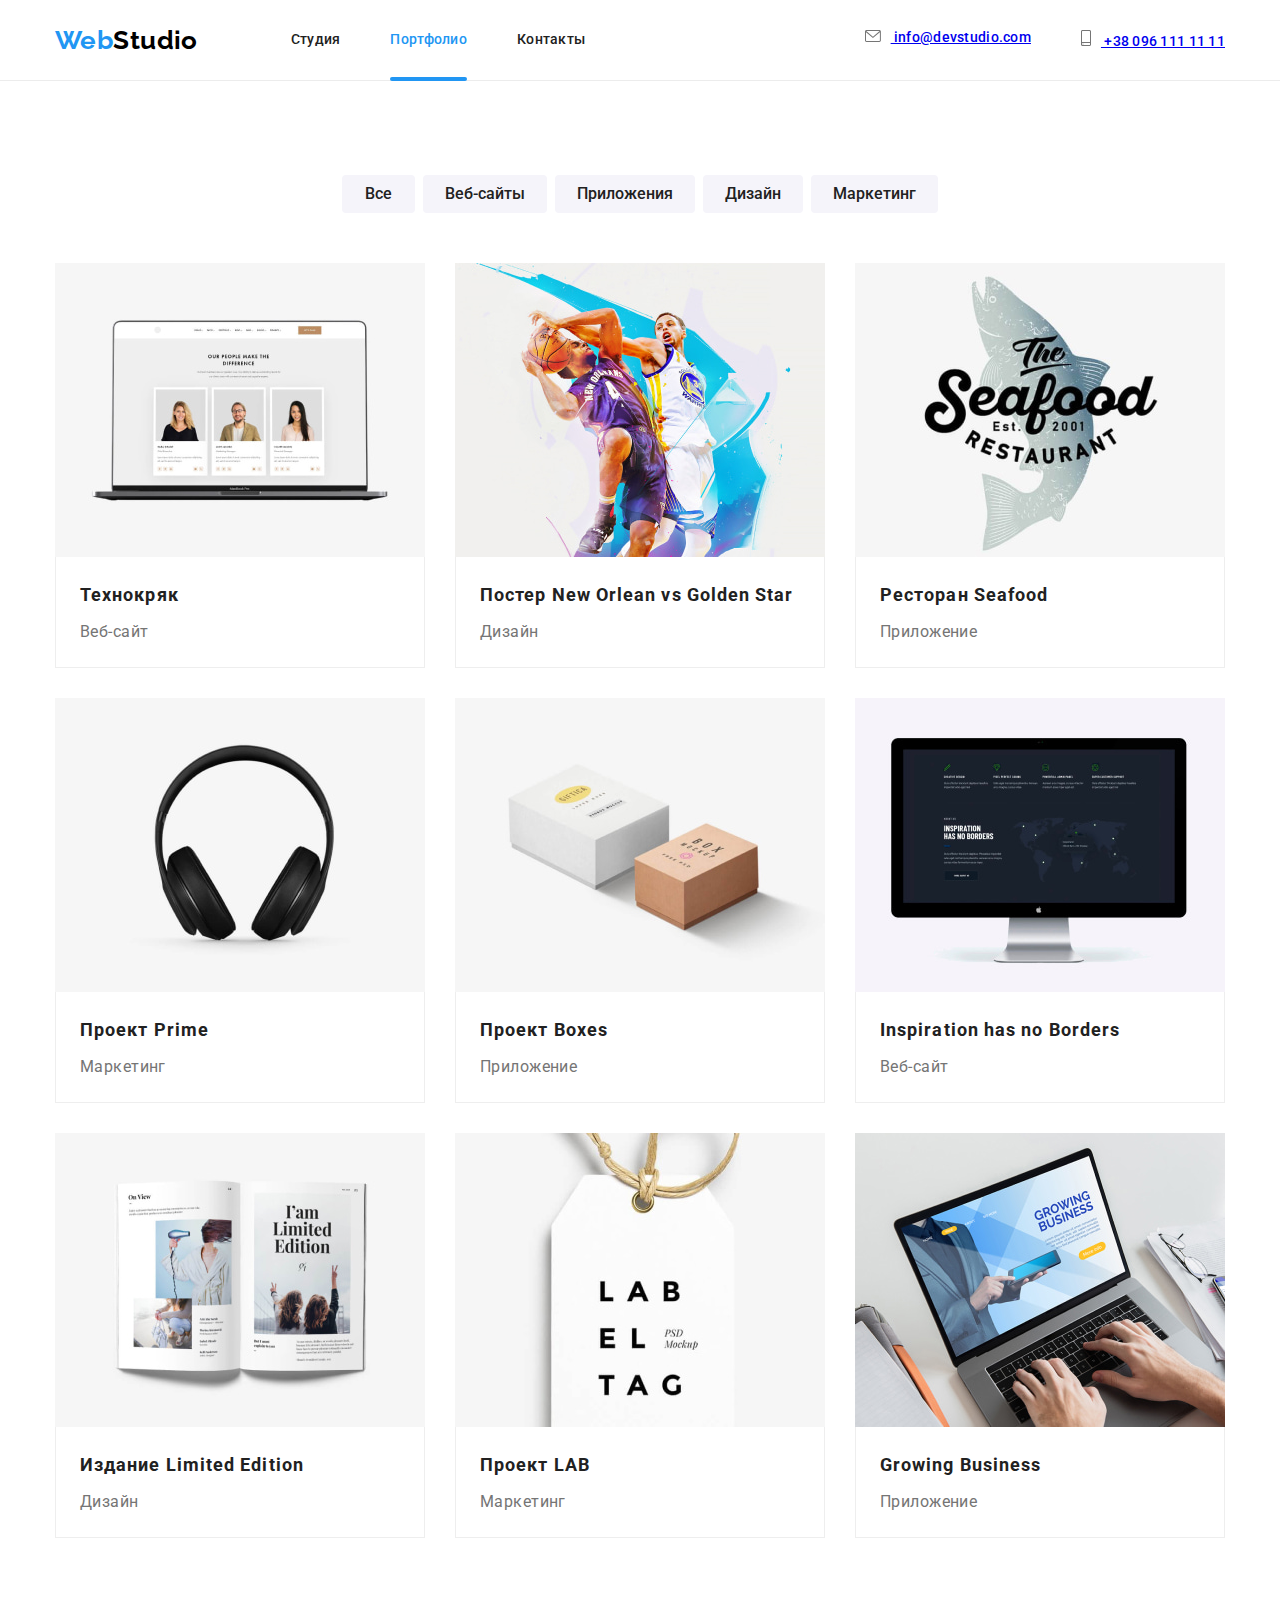
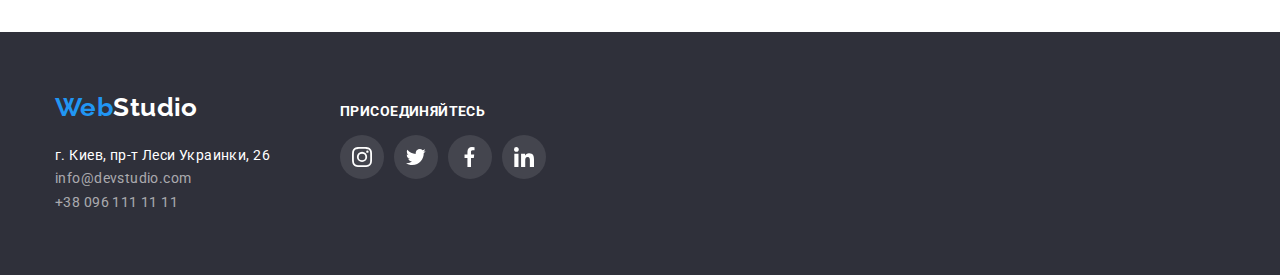
==== commit 5b7fd5bd: "комит без главной страницы" ====
--- a/portfolio.html
+++ b/portfolio.html
@@ -41,7 +41,7 @@
         <ul class="nav-address list">
           <li class="item addres-item">
             <a
-              class="nav-mail"
+              class="nav-contacts"
               href="mailto:info@devstudio.com"
               aria-label="mail"
             >
@@ -52,7 +52,11 @@
             >
           </li>
           <li class="item addres-item">
-            <a class="nav-tel" href="tel:+380961111111" aria-label="smartphone">
+            <a
+              class="nav-contacts"
+              href="tel:+380961111111"
+              aria-label="smartphone"
+            >
               <svg class="nav-icon" width="10px" height="16px">
                 <use href="./images/icons.svg#smartphone"></use>
               </svg>
@@ -98,8 +102,8 @@
                     width="370"
                     height="294"
                   />
-                  <div class="product-action">
-                    <p class="product-text">
+                  <div class="product-overlay">
+                    <p class="product-action">
                       Ресурс предлагает комплексные предложения с разным уровнем
                       функционала и сервисов. Все это позволит посетителю
                       получить исчерпывающие сведения о компании или частном
@@ -124,8 +128,8 @@
                     width="370"
                     height="294"
                   />
-                  <div class="product-action">
-                    <p class="product-text">
+                  <div class="product-overlay">
+                    <p class="product-action">
                       Ресурс предлагает комплексные предложения с разным уровнем
                       функционала и сервисов. Все это позволит посетителю
                       получить исчерпывающие сведения о компании или частном
@@ -153,8 +157,8 @@
                     height="294"
                   />
 
-                  <div class="product-action">
-                    <p class="product-text">
+                  <div class="product-overlay">
+                    <p class="product-action">
                       Ресурс предлагает комплексные предложения с разным уровнем
                       функционала и сервисов. Все это позволит посетителю
                       получить исчерпывающие сведения о компании или частном
@@ -179,9 +183,8 @@
                     width="370"
                     height="294"
                   />
-
-                  <div class="product-action">
-                    <p class="product-text">
+                  <div class="product-overlay">
+                    <p class="product-action">
                       Ресурс предлагает комплексные предложения с разным уровнем
                       функционала и сервисов. Все это позволит посетителю
                       получить исчерпывающие сведения о компании или частном
@@ -205,8 +208,8 @@
                     width="370"
                     height="294"
                   />
-                  <div class="product-action">
-                    <p class="product-text">
+                  <div class="product-overlay">
+                    <p class="product-action">
                       Ресурс предлагает комплексные предложения с разным уровнем
                       функционала и сервисов. Все это позволит посетителю
                       получить исчерпывающие сведения о компании или частном
@@ -231,8 +234,8 @@
                     width="370"
                     height="294"
                   />
-                  <div class="product-action">
-                    <p class="product-text">
+                  <div class="product-overlay">
+                    <p class="product-action">
                       Ресурс предлагает комплексные предложения с разным уровнем
                       функционала и сервисов. Все это позволит посетителю
                       получить исчерпывающие сведения о компании или частном
@@ -259,8 +262,8 @@
                     width="370"
                     height="294"
                   />
-                  <div class="product-action">
-                    <p class="product-text">
+                  <div class="product-overlay">
+                    <p class="product-action">
                       Ресурс предлагает комплексные предложения с разным уровнем
                       функционала и сервисов. Все это позволит посетителю
                       получить исчерпывающие сведения о компании или частном
@@ -285,8 +288,8 @@
                     width="370"
                     height="294"
                   />
-                  <div class="product-action">
-                    <p class="product-text">
+                  <div class="product-overlay">
+                    <p class="product-action">
                       Ресурс предлагает комплексные предложения с разным уровнем
                       функционала и сервисов. Все это позволит посетителю
                       получить исчерпывающие сведения о компании или частном
@@ -311,8 +314,8 @@
                     width="370"
                     height="294"
                   />
-                  <div class="product-action">
-                    <p class="product-text">
+                  <div class="product-overlay">
+                    <p class="product-action">
                       Ресурс предлагает комплексные предложения с разным уровнем
                       функционала и сервисов. Все это позволит посетителю
                       получить исчерпывающие сведения о компании или частном
--- a/css/styles.css
+++ b/css/styles.css
@@ -14,6 +14,7 @@
   --titel-text-color: #212121;
   --accent-color: #2196f3;
   --primary-white-color: #ffffff;
+  --cubic: cubic-bezier(0.4, 0, 0.2, 1)
 }
 
 /* body */
@@ -96,6 +97,8 @@
   bottom: 0;
   left: 0;
 
+  bottom: -1px;
+
   width: 100%;
   height: 4px;
 
@@ -140,26 +143,16 @@
   margin-left: 50px;
 }
 
-.nav-mail,
-.nav-tel {
-  display: flex;
-  align-items: center;
-  justify-content: center;
-}
-
 .nav-icon {
   fill: #757575;
   margin-right: 10px;
-}
-
-.nav-mail {
-  fill: #757575;
 }
 
 .nav-link {
   display: block;
   padding-top: 32px;
   padding-bottom: 32px;
+
 }
 
 .nav-link,
@@ -176,10 +169,16 @@
 
 .nav-mail,
 .nav-tel {
+    display: flex;
+    align-items: center;
+    justify-content: center;
+
   padding-top: 32px;
   padding-bottom: 32px;
+
   color: inherit;
   text-decoration: none;
+
 }
 
 .nav-mail:hover,
@@ -697,8 +696,12 @@
   margin-bottom: 30px;
 }
 
-.project-list:hover,
-.project-list:focus {
+.project-link {
+  display: block;
+}
+
+.project-link:hover,
+.project-link:focus {
   box-shadow: 0px 1px 1px rgba(0, 0, 0, 0.12), 0px 4px 4px rgba(0, 0, 0, 0.06),
     1px 4px 6px rgba(0, 0, 0, 0.16);
 }
@@ -707,93 +710,61 @@
   margin: 0px;
 }
 
-/* .project-wrap {
+.project-wrap {
   position: relative;
-}
-
-.project-wrap::before {
-  content: "";
+  overflow: hidden;
+}
+
+.product-overlay {
+position: absolute;
+top: 0;
+left: 0;
+
+width: 100%;
+height: 100%;
+
+background-color: rgb(23, 138, 232, 90%);
+
+opacity: 0;
+
+transform: translateY(100%);
+transition: transform 250ms var(--cubic)
+}
+
+
+.product-action {
   position: absolute;
-  display: block;
-
-  width: 100%;
-  height: 100%;
-
-  background-color: var(--accent-color);
-
-  opacity: 0;
-}
-
-.product-action {
-  display: flex;
-  position: absolute;
+
+  display: flex;
+  justify-content: center;
+  align-items: center;
+
+  padding-left: 24px;
+  padding-right: 24px;
 
   width: 322px;
   height: 168px;
 
-  left: 50%;
-  top: 50%;
-  transform: translate(-50%, -50%);
-
-  color: var(--primary-white-color);
-
-  opacity: 0;
-}
-
-.project-link:hover .project-wrap::before {
-  opacity: 1;
-}
-.project-link:focus .project-wrap::before {
-  opacity: 1;
-}
-
-.project-link:hover .product-action {
-  opacity: 1;
-}
-.project-link:focus .product-action {
-  opacity: 1;
-} */
-
-.project-wrap {
-  position: relative;
-}
-
-.project-wrap::before {
-  content: "";
-  position: absolute;
-  display: inline-block;
-
-  width: 100%;
-  height: 100%;
-
-  background-color: rgb(23, 138, 232, 90%);
-
-  opacity: 0;
-}
-
-.product-text {
-  display: flex;
-  align-items: center;
-  justify-content: center;
-  color: var(--primary-white-color);
-}
-
-.product-action {
-  position: absolute;
-
-  width: 100%;
-  height: 100%;
-
   top: 50%;
   left: 50%;
+
   transform: translate(-50%, -50%);
 
+  font-Size: 18px; 
+  Line-height: 1.55;
+  letter-spacing: 0.03em;
+
+  color: var(--primary-white-color);
+
   opacity: 0;
-}
-
-.project-link:hover .project-wrap::before,
-.project-link:focus .project-wrap::before {
-  transform: translateY(100%);
+
+  transition: transform 250ms var(--cubic);
+
+}
+
+.project-link:hover .product-overlay,
+.project-link:focus .product-overlay {
+ transform: translateY(0);
   opacity: 1;
 }
 
@@ -804,10 +775,12 @@
 
 .container-projects {
   font-weight: 370px;
+
   padding-top: 20px;
   padding-left: 24px;
   padding-bottom: 20px;
   padding-right: 24px;
+
   border-left: 1px solid #eeeeee;
   border-bottom: 1px solid #eeeeee;
   border-right: 1px solid #eeeeee;
